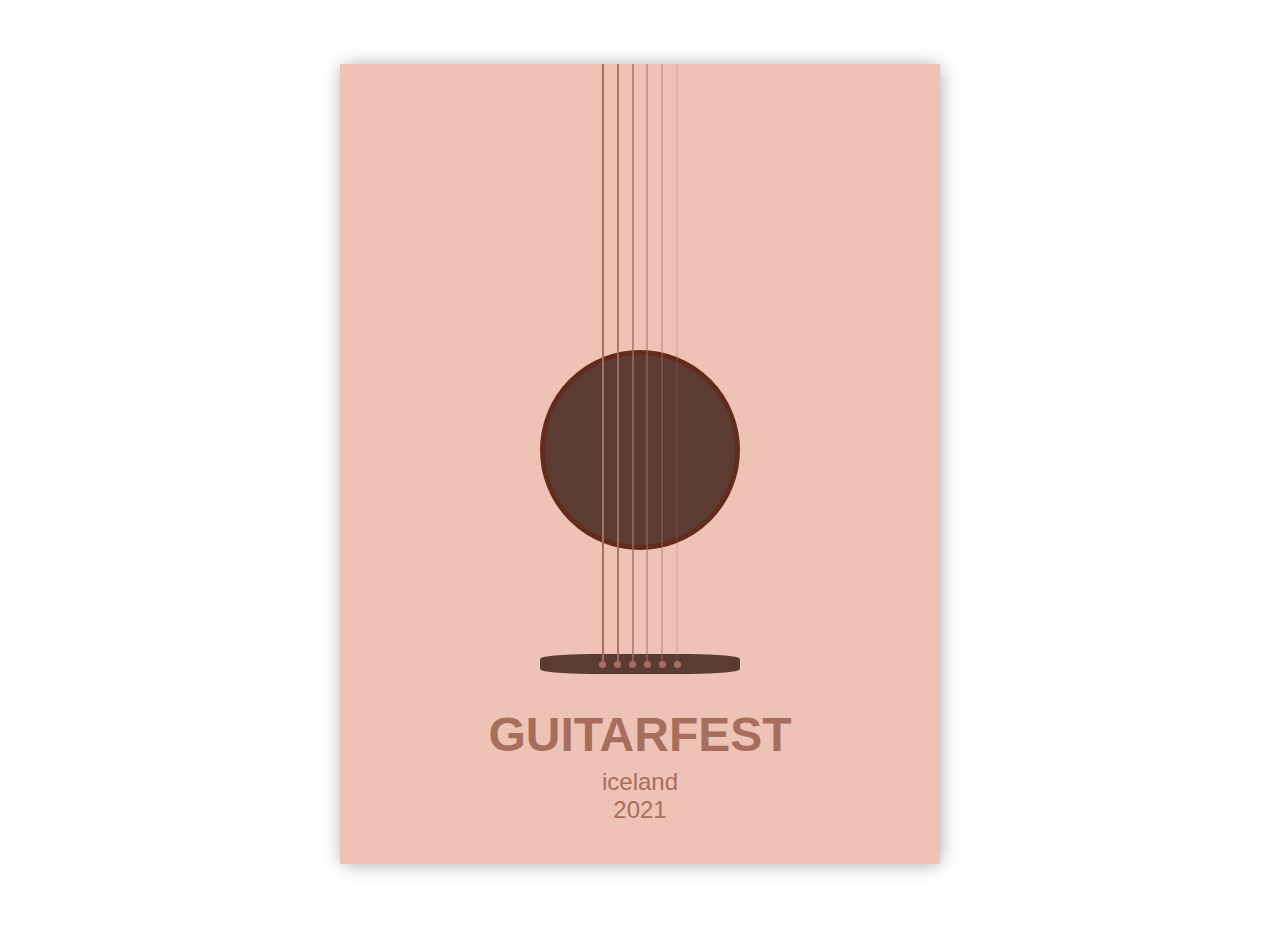
==== index.html @ 5a2d3e40 "poster" ====
<!DOCTYPE html>
<html lang='en'>

<head>
  <meta charset='UTF-8' />
  <title>Guitarfest</title>
  <link rel='stylesheet' href='styles.css' />
</head>

<body>

  <main class='rectangle'>
    <div class='rectangle-grid'>

      <h1>guitarfest <br></h1>
      <p>iceland<br>
        2021</p>

      <div class='round-grid-item1'></div>
      <div class='rectangle-grid-item2'></div>


      <div class='stringe-grid'>
        <div class='stringe1'></div>
        <div class='stringe2'></div>
        <div class='stringe3'></div>
        <div class='stringe4'></div>
        <div class='stringe5'></div>
        <div class='stringe6'></div>
      </div>

      <div class='dot-line'>
        <div class='dot1'></div>
        <div class='dot2'></div>
        <div class='dot3'></div>
        <div class='dot4'></div>
        <div class='dot5'></div>
        <div class='dot6'></div>
      </div>
    </div>


  </main>

</body>

</html>
---- styles.css ----
* {
  margin: 0;
  padding: 0;
  box-sizing: border-box;
}

/* @font-face {
  font-family: "Rubik";
  src: url("https://fonts.google.com/specimen/Rubik");
} */

@font-face {
  font-family: "Josefin Sans, sans-serif";
  src: url("https://fonts.googleapis.com/css2?family=Josefin+Sans&display=swap");
}


body {
  font-family: 'Josefin Sans', sans-serif;
  position: relative;
}

.rectangle {
  display: flex;
  justify-content: center;
  margin-top: 4rem;
  margin-bottom: 4rem;
}

.rectangle-grid {
  width: 600px;
  height: 800px;
  /* background-color: #FFCD6A; */
  background-color: #eec3b6;
  color: #A86E5D;
  font-size: 2rem;
  display: flex;
  flex-direction: column;
  align-items: center;
  justify-content: center;
  position: relative;
  z-index: 1;
  box-shadow: 1px 1px 19px -2px rgba(0, 0, 0, 0.39);
}

.rectangle-grid >h1 {
  text-transform: uppercase;
  text-align: center;
  position: absolute;
  font-size: 3rem;
  top: 40.2rem;
}

.rectangle-grid >p {
  /* text-transform: uppercase; */
  text-align: center;
  position: absolute;
  top: 44rem;
  font-weight: 500;
  font-size: 1.5rem;
}


.round-grid-item1 {
  width: 200px;
  height: 200px;
  border-radius: 50%;
  background-color: #5C3C32;
  border: 5px solid #612C1C;
  margin-top: 6rem;
}


.rectangle-grid-item2 {
  width: 200px;
  height: 20px;
  border-radius: 25%;
  background-color: #5C3C32;
  margin-top: 6.5rem;
 
}

.stringe-grid {
  display: flex;
  position: absolute;
  z-index: 2;
  margin-bottom: 12.5rem;
  overflow: hidden;
}

.stringe1,
.stringe2,
.stringe3,
.stringe4,
.stringe5 {
  width: 2px;
  background-color: #A86E5D;
  margin-right: .8rem;
  animation-name: bounce;
  animation-duration: 2s;
  animation-iteration-count: infinite;
}

.stringe2 { opacity: 0.9;}
.stringe3 { opacity: 0.7;}
.stringe4 { opacity: 0.5;}
.stringe5 { opacity: 0.4;}

.stringe6 {
  width: 2px;
  height: 600px;
  background-color: #A86E5D;
  opacity: 0.2;
  animation-name: bounce;
  animation-duration: 2s;
  animation-iteration-count: infinite;
}

.dot-line {
display: flex;
position: absolute;
z-index: 3;
margin-left: .5rem;
}

.dot1,
.dot2,
.dot3,
.dot4,
.dot5,
.dot6 {
  width: 7px;
  height: 7px;
  border-radius: 50%;
  background-color: #A86E5D;
  margin-top: 25rem;
  margin-right: .5rem;
}



@keyframes bounce {
  0% {
    transform: translateY(0px);
    transform: translateZ(0px);
  }
  40% {
    transform: translateY(-25px);
  }
  80%,
  100% {
    transform: translateY(0px);
  }
}


.stringe1 {
  animation-delay: 0.1s;
}
.stringe2 {
  animation-delay: 0.2s;
}
.stringe3 {
  animation-delay: 0.3s;
}
.stringe4 {
  animation-delay: 0.4s;
}
.stringe5 {
  animation-delay: 0.5s;
}
.stringe6 {
  animation-delay: 0.6s;
}
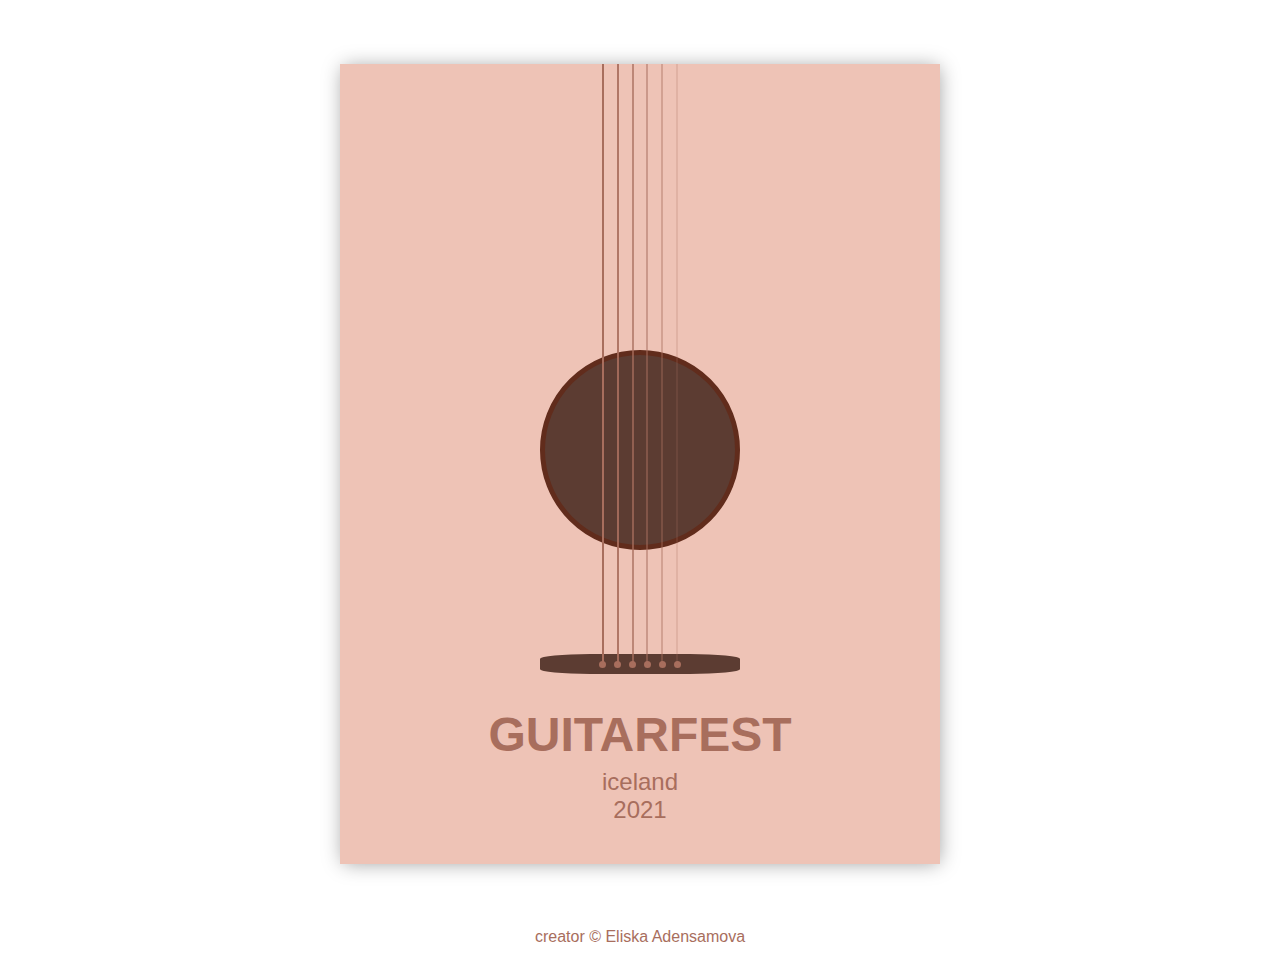
==== commit bfae7af1: "poster guitarfest" ====
--- a/index.html
+++ b/index.html
@@ -9,17 +9,20 @@
 
 <body>
 
+  <!-- main page -->
   <main class='rectangle'>
     <div class='rectangle-grid'>
 
+      <!-- text on the poster -->
       <h1>guitarfest <br></h1>
       <p>iceland<br>
         2021</p>
 
+      <!-- shapes -->
       <div class='round-grid-item1'></div>
       <div class='rectangle-grid-item2'></div>
 
-
+      <!-- strings -->
       <div class='stringe-grid'>
         <div class='stringe1'></div>
         <div class='stringe2'></div>
@@ -29,6 +32,7 @@
         <div class='stringe6'></div>
       </div>
 
+      <!-- dots on a guitar-->
       <div class='dot-line'>
         <div class='dot1'></div>
         <div class='dot2'></div>
@@ -38,9 +42,17 @@
         <div class='dot6'></div>
       </div>
     </div>
-
+    <div></div>
 
   </main>
+
+  <!-- footer -->
+  <footer class="footer">
+    <p>
+      creator &copy;
+      <a href="https://liadensam.github.io/HTML_CSS_layouting/">Eliska Adensamova</a>
+    </p>
+  </footer>
 
 </body>
 
--- a/styles.css
+++ b/styles.css
@@ -138,6 +138,21 @@
 }
 
 
+.footer {
+  display: block;
+  text-align: center;
+  margin-bottom: 2rem;
+  color: #A86E5D;
+}
+
+a {
+  text-decoration: none;
+  color: #A86E5D
+}
+
+a:hover {
+  color: #612C1C;
+}
 
 @keyframes bounce {
   0% {
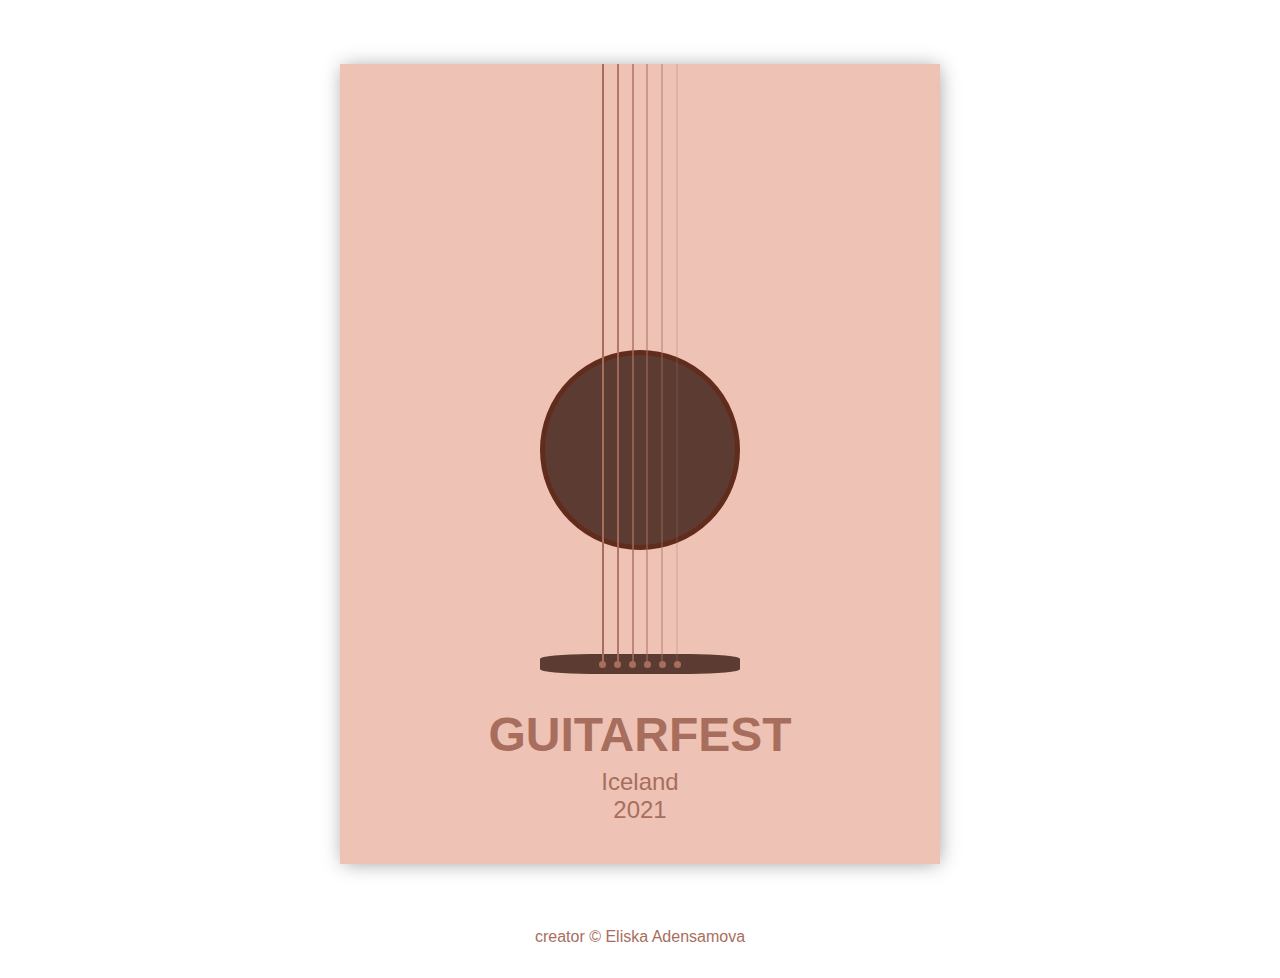
==== commit c3d84846: "poster guitarfest" ====
--- a/index.html
+++ b/index.html
@@ -15,7 +15,7 @@
 
       <!-- text on the poster -->
       <h1>guitarfest <br></h1>
-      <p>iceland<br>
+      <p>Iceland<br>
         2021</p>
 
       <!-- shapes -->
--- a/styles.css
+++ b/styles.css
@@ -139,8 +139,8 @@
 
 
 .footer {
-  display: block;
-  text-align: center;
+  display: flex;
+  justify-content: center;
   margin-bottom: 2rem;
   color: #A86E5D;
 }
